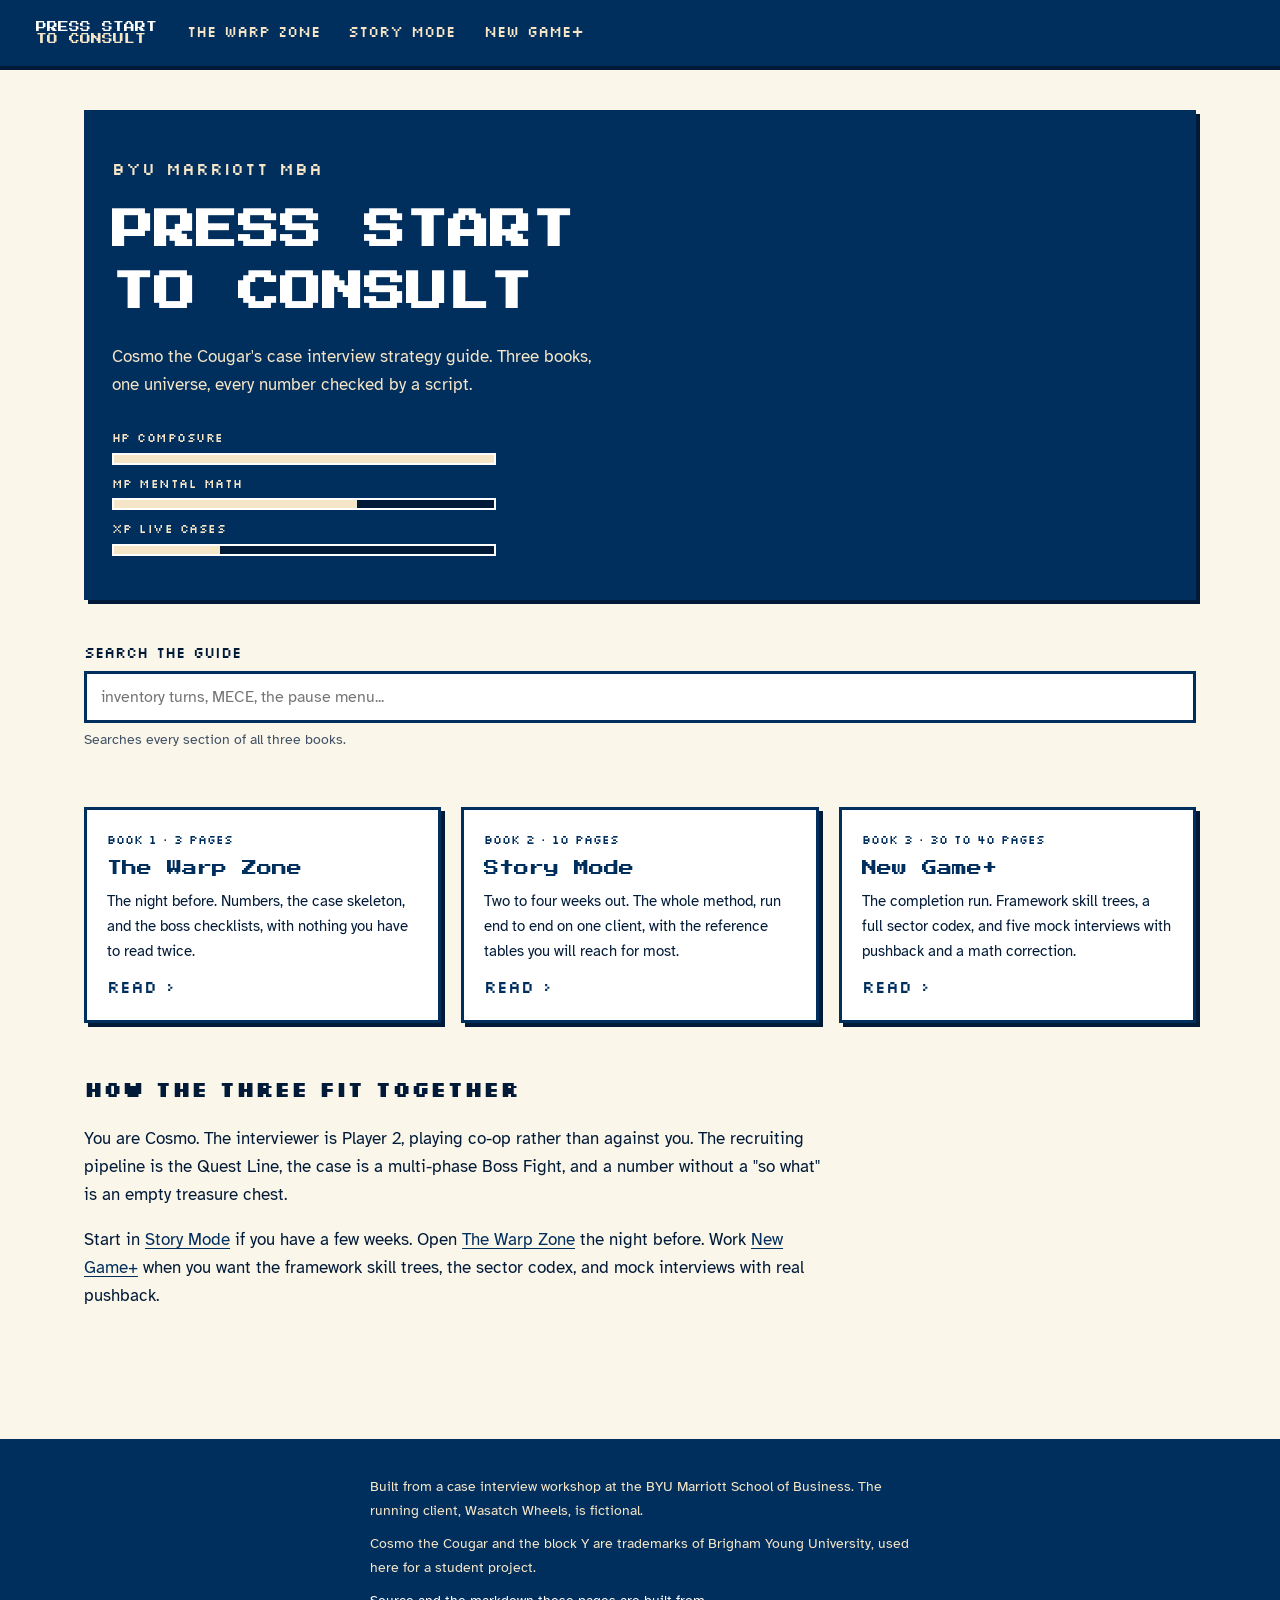
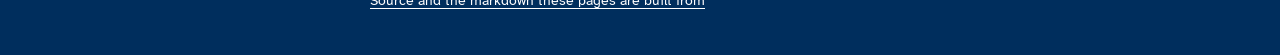
==== docs/index.html @ 96bdf34b "Add the website: docs/ built from the same markdown as the books A static site of all three books, g" ====
<!DOCTYPE html>
<html lang="en">
<head>
<meta charset="utf-8">
<meta name="viewport" content="width=device-width, initial-scale=1">
<title>Press Start to Consult</title>
<meta name="description" content="A case interview strategy guide for BYU Marriott MBA students, written as a 16-bit retro game guide.">
<meta name="color-scheme" content="light">
<link rel="preconnect" href="https://fonts.googleapis.com">
<link rel="preconnect" href="https://fonts.gstatic.com" crossorigin>
<link rel="stylesheet" href="https://fonts.googleapis.com/css2?family=Press+Start+2P&family=Silkscreen:wght@400;700&family=Atkinson+Hyperlegible:ital,wght@0,400;0,700;1,400&display=swap">
<link rel="stylesheet" href="assets/site.css">
<link rel="icon" href="assets/favicon.svg" type="image/svg+xml">
</head>
<body>
<a class="skip" href="#main">Skip to content</a>
<header class="topbar">
<nav class="topbar__inner" aria-label="Books">
<a class="brand" href="index.html"><span class="brand__press">PRESS START</span><span class="brand__to">TO CONSULT</span></a>
<ul class="topbar__links">
<li><a href="warp-zone.html">The Warp Zone</a></li>
<li><a href="story-mode.html">Story Mode</a></li>
<li><a href="new-game-plus.html">New Game+</a></li>
</ul>
</nav>
</header>
<main id="main" class="home" tabindex="-1">
<section class="hero">
<p class="hero__kicker">BYU Marriott MBA</p>
<h1 class="hero__title">PRESS START<br>TO CONSULT</h1>
<p class="hero__sub">Cosmo the Cougar's case interview strategy guide. Three books, one universe, every number checked by a script.</p>
<div class="hero__hud" aria-hidden="true">
<span class="bar"><b>HP composure</b><span class="bar__track"><i style="width:100%"></i></span></span>
<span class="bar"><b>MP mental math</b><span class="bar__track"><i style="width:64%"></i></span></span>
<span class="bar"><b>XP live cases</b><span class="bar__track"><i style="width:28%"></i></span></span>
</div>
</section>
<div class="search">
<label class="search__label" for="q">Search the guide</label>
<input id="q" type="search" class="search__input" placeholder="inventory turns, MECE, the pause menu..." autocomplete="off" aria-describedby="search-help">
<p id="search-help" class="search__help">Searches every section of all three books.</p>
<ul id="results" class="results" aria-live="polite"></ul>
</div>
<section class="cards" aria-label="The three books">
<a class="card" href="warp-zone.html">
<span class="card__tag">Book 1 &middot; 3 pages</span>
<span class="card__title">The Warp Zone</span>
<span class="card__blurb">The night before. Numbers, the case skeleton, and the boss checklists, with nothing you have to read twice.</span>
<span class="card__go">Read<span aria-hidden="true"> &rsaquo;</span></span>
</a>
<a class="card" href="story-mode.html">
<span class="card__tag">Book 2 &middot; 10 pages</span>
<span class="card__title">Story Mode</span>
<span class="card__blurb">Two to four weeks out. The whole method, run end to end on one client, with the reference tables you will reach for most.</span>
<span class="card__go">Read<span aria-hidden="true"> &rsaquo;</span></span>
</a>
<a class="card" href="new-game-plus.html">
<span class="card__tag">Book 3 &middot; 30 to 40 pages</span>
<span class="card__title">New Game+</span>
<span class="card__blurb">The completion run. Framework skill trees, a full sector codex, and five mock interviews with pushback and a math correction.</span>
<span class="card__go">Read<span aria-hidden="true"> &rsaquo;</span></span>
</a>
</section>
<section class="how">
<h2>How the three fit together</h2>
<p>You are Cosmo. The interviewer is Player 2, playing co-op rather than against you. The recruiting pipeline is the Quest Line, the case is a multi-phase Boss Fight, and a number without a "so what" is an empty treasure chest.</p>
<p>Start in <a href="story-mode.html">Story Mode</a> if you have a few weeks. Open <a href="warp-zone.html">The Warp Zone</a> the night before. Work <a href="new-game-plus.html">New Game+</a> when you want the framework skill trees, the sector codex, and mock interviews with real pushback.</p>
</section>
</main>
<footer class="foot">
<p>Built from a case interview workshop at the BYU Marriott School of Business. The running client, Wasatch Wheels, is fictional.</p>
<p>Cosmo the Cougar and the block Y are trademarks of Brigham Young University, used here for a student project.</p>
<p><a href="https://github.com/FlamingPanda101/Press-Start-to-Consult">Source and the markdown these pages are built from</a></p>
</footer>
<script src="assets/site.js" defer></script>
</body>
</html>
---- docs/assets/site.css ----
/* Press Start to Consult. Palette and type carried over from the print layout. */
:root {
  --navy: #002E5D;
  --navy-deep: #001A38;
  --white: #FFFFFF;
  --tan: #F5E6C8;
  --tan-deep: #E8D4AC;

  --ink: var(--navy-deep);
  --paper: #FBF6EA;
  --rule: rgba(0, 46, 93, .22);

  --display: 'Press Start 2P', 'Courier New', monospace;
  --ui: 'Silkscreen', 'Courier New', monospace;
  --body: 'Atkinson Hyperlegible', system-ui, -apple-system, 'Segoe UI', sans-serif;

  --measure: 68ch;
  --gap: 1rem;
  --shadow: 4px 4px 0 var(--navy-deep);
}

*, *::before, *::after { box-sizing: border-box; }

html { -webkit-text-size-adjust: 100%; scroll-behavior: smooth; scroll-padding-top: 5.5rem; }
@media (prefers-reduced-motion: reduce) {
  html { scroll-behavior: auto; }
  *, *::before, *::after { animation-duration: .01ms !important; animation-iteration-count: 1 !important; transition-duration: .01ms !important; }
}

body {
  margin: 0;
  background: var(--paper);
  color: var(--ink);
  font-family: var(--body);
  font-size: 17px;
  line-height: 1.65;
  overflow-x: hidden;
}

img { max-width: 100%; height: auto; }

a { color: var(--navy); text-underline-offset: .18em; }
a:hover { color: var(--navy-deep); }

:focus-visible {
  outline: 3px solid var(--navy);
  outline-offset: 3px;
  border-radius: 2px;
}

.skip {
  position: absolute; left: -9999px; top: 0; z-index: 100;
  background: var(--navy); color: var(--white);
  padding: .85rem 1.25rem; font-family: var(--ui);
}
.skip:focus { left: 0; }

/* ---------------------------------------------------------------- topbar */
.topbar {
  position: sticky; top: 0; z-index: 40;
  background: var(--navy);
  border-bottom: 4px solid var(--navy-deep);
}
.topbar__inner {
  max-width: 78rem; margin: 0 auto;
  display: flex; flex-wrap: wrap; align-items: center; gap: .5rem 1.5rem;
  padding: .6rem 1.25rem;
}
.brand { display: grid; align-content: center; line-height: 1.15; text-decoration: none; padding: .55rem 0; min-height: 44px; }
.brand__press { font-family: var(--display); font-size: .68rem; color: var(--white); }
.brand__to { font-family: var(--display); font-size: .68rem; color: var(--tan); }
.topbar__links { display: flex; flex-wrap: wrap; gap: .35rem 1.1rem; list-style: none; margin: 0; padding: 0; }
.topbar__links a {
  display: block; padding: .6rem .35rem; min-height: 44px; display: flex; align-items: center;
  font-family: var(--ui); font-size: .95rem; color: var(--tan); text-decoration: none;
  border-bottom: 3px solid transparent;
}
.topbar__links a:hover { color: var(--white); border-bottom-color: var(--tan); }
.topbar__links a[aria-current="page"] { color: var(--white); border-bottom-color: var(--white); }

/* ---------------------------------------------------------------- home */
.home { max-width: 72rem; margin: 0 auto; padding: 2.5rem 1.25rem 4rem; }
.home:focus:not(:focus-visible) { outline: none; }

.hero { border: 4px solid var(--navy); background: var(--navy); color: var(--white); padding: 2.5rem 1.5rem; box-shadow: var(--shadow); }
.hero__kicker { font-family: var(--ui); color: var(--tan); margin: 0 0 1rem; letter-spacing: .06em; }
.hero__title { font-family: var(--display); font-size: clamp(1.35rem, 5.2vw, 2.6rem); line-height: 1.5; margin: 0 0 1.25rem; color: var(--white); }
.hero__sub { max-width: 46ch; margin: 0 0 1.75rem; color: var(--tan); }
.hero__hud { display: grid; gap: .5rem; max-width: 24rem; }
.bar { display: grid; gap: .3rem; font-family: var(--ui); font-size: .78rem; color: var(--tan); }
.bar b { font-weight: 400; letter-spacing: .04em; }
.bar__track { display: block; position: relative; height: .75rem; background: var(--navy-deep); border: 2px solid var(--white); }
.bar i { position: absolute; inset: 0; background: var(--tan); }

/* search */
.search { margin: 2.5rem 0 0; }
.search__label { display: block; font-family: var(--ui); font-size: .95rem; margin-bottom: .4rem; }
.search__input {
  width: 100%; font-family: var(--body); font-size: 1rem; padding: .8rem .9rem; min-height: 48px;
  border: 3px solid var(--navy); background: var(--white); color: var(--ink);
}
.search__help { font-size: .85rem; margin: .4rem 0 0; color: rgba(0, 26, 56, .75); }
.results { list-style: none; margin: 1rem 0 0; padding: 0; display: grid; gap: .5rem; }
.results li { border: 2px solid var(--rule); background: var(--white); }
.results a { display: block; padding: .8rem .9rem; text-decoration: none; }
.results a:hover, .results a:focus-visible { background: var(--tan); }
.results .r__book { font-family: var(--ui); font-size: .75rem; color: var(--navy); display: block; }
.results .r__head { font-weight: 700; display: block; }
.results .r__snip { font-size: .9rem; color: rgba(0, 26, 56, .8); display: block; }
.results mark { background: var(--tan-deep); color: var(--ink); }

/* cards */
.cards { display: grid; gap: 1.25rem; margin: 2.5rem 0 0; grid-template-columns: 1fr; }
@media (min-width: 46rem) { .cards { grid-template-columns: repeat(3, 1fr); } }
.card {
  display: grid; gap: .5rem; align-content: start;
  border: 3px solid var(--navy); background: var(--white); padding: 1.25rem;
  text-decoration: none; color: var(--ink); box-shadow: var(--shadow);
  transition: transform 180ms ease-out, background 180ms ease-out;
}
.card:hover, .card:focus-visible { background: var(--tan); transform: translate(-2px, -2px); }
.card__tag { font-family: var(--ui); font-size: .75rem; color: var(--navy); }
.card__title { font-family: var(--display); font-size: .95rem; line-height: 1.5; color: var(--navy); }
.card__blurb { font-size: .95rem; }
.card__go { font-family: var(--ui); color: var(--navy); }

.how { margin: 3rem 0 0; max-width: var(--measure); }
.how h2 { font-family: var(--ui); font-size: 1.35rem; }

/* ---------------------------------------------------------------- book shell */
.shell { max-width: 78rem; margin: 0 auto; padding: 0 1.25rem; }
@media (min-width: 64rem) {
  .shell { display: grid; grid-template-columns: 17rem minmax(0, 1fr); gap: 3rem; align-items: start; }
}

.toc-toggle {
  display: block; width: 100%; margin: 1rem 0 0; min-height: 48px;
  font-family: var(--ui); font-size: 1rem;
  background: var(--navy); color: var(--white); border: 3px solid var(--navy-deep);
  padding: .7rem 1rem; cursor: pointer; text-align: left;
}
.toc-toggle::after { content: " \25BC"; }
.toc-toggle[aria-expanded="true"]::after { content: " \25B2"; }
@media (min-width: 64rem) { .toc-toggle { display: none; } }

.toc {
  border: 3px solid var(--navy); background: var(--white); padding: 1rem;
  margin: .75rem 0 0;
}
.toc[hidden] { display: none; }
@media (min-width: 64rem) {
  .toc { position: sticky; top: 5.5rem; max-height: calc(100dvh - 7rem); overflow-y: auto; margin: 2rem 0 0; }
}
.toc__head { font-family: var(--display); font-size: .7rem; line-height: 1.6; color: var(--navy); margin: 0 0 .75rem; }
.toc__list { list-style: none; margin: 0; padding: 0; font-family: var(--ui); font-size: .92rem; counter-reset: none; }
.toc__list a { display: flex; align-items: center; padding: .5rem .4rem; min-height: 44px; text-decoration: none; border-left: 3px solid transparent; }
.toc__list a:hover { background: var(--tan); }
.toc__list a[aria-current="true"] { border-left-color: var(--navy); background: var(--tan); font-weight: 700; }
.toc__l3 a { padding-left: 1.1rem; font-size: .85rem; color: rgba(0, 26, 56, .82); }

/* ---------------------------------------------------------------- book body */
.book { max-width: var(--measure); padding: 2rem 0 4rem; }
.book:focus:not(:focus-visible) { outline: none; }
.book__tag { font-family: var(--ui); color: var(--navy); margin: 0 0 .5rem; }
.book__title { font-family: var(--display); font-size: clamp(1.15rem, 4.4vw, 1.9rem); line-height: 1.55; color: var(--navy); margin: 0 0 .75rem; }
.subtitle { font-family: var(--ui); color: var(--navy); font-size: 1.05rem; margin: 0 0 2rem; }

.book h2, .book h3 { position: relative; scroll-margin-top: 6rem; }
.book h2 {
  font-family: var(--ui); font-size: clamp(1.3rem, 3.6vw, 1.7rem); line-height: 1.35;
  color: var(--white); background: var(--navy);
  margin: 3.5rem 0 1.25rem; padding: .7rem .9rem;
  border: 3px solid var(--navy-deep);
}
.book h3 { font-family: var(--ui); font-size: 1.18rem; margin: 2.5rem 0 .6rem; color: var(--navy); border-bottom: 2px solid var(--rule); padding-bottom: .35rem; }
.book h2 .anchor, .book h3 .anchor {
  position: absolute; left: -1.4rem; width: 1.4rem; text-align: center;
  opacity: 0; text-decoration: none; font-family: var(--ui);
}
.book h2 .anchor { color: var(--tan); left: auto; right: .6rem; }
.book h2:hover .anchor, .book h3:hover .anchor, .anchor:focus-visible { opacity: 1; }
@media (max-width: 63.99rem) { .book h2 .anchor, .book h3 .anchor { display: none; } }

.book p { margin: 0 0 1.1rem; }
.book ul, .book ol { margin: 0 0 1.25rem; padding-left: 1.4rem; }
.book li { margin: 0 0 .5rem; }

/* panels: an h4 plus the table or list it titles */
.panel { border: 3px solid var(--navy); background: var(--white); margin: 1.75rem 0; box-shadow: var(--shadow); }
.panel__title {
  font-family: var(--ui); font-size: 1rem; margin: 0;
  background: var(--navy); color: var(--white); padding: .55rem .8rem;
  scroll-margin-top: 6rem;
}
.panel .table-wrap { border: 0; }
.panel__list { margin: .9rem 1rem .9rem 2.2rem; }

/* tables */
.table-wrap { overflow-x: auto; margin: 1.5rem 0; border: 3px solid var(--navy); background: var(--white); }
.table-wrap:focus-visible { outline: 3px solid var(--navy); outline-offset: 2px; }
table { border-collapse: collapse; width: 100%; font-size: .95rem; }
th, td { text-align: left; padding: .55rem .7rem; border-bottom: 1px solid var(--rule); vertical-align: top; }
thead th { background: var(--navy); color: var(--white); font-family: var(--ui); font-weight: 400; position: sticky; top: 0; }
tbody th { font-weight: 700; }
tbody tr:nth-child(even) { background: rgba(245, 230, 200, .5); }
tbody tr:last-child th, tbody tr:last-child td { border-bottom: 0; }
.num { text-align: right; font-variant-numeric: tabular-nums; white-space: nowrap; }
thead th.num { text-align: right; }

/* dialogue */
.dialogue { margin: 1.75rem 0; display: grid; gap: .75rem; }
.say { border: 3px solid var(--navy); padding: .75rem .9rem; }
.say--p2 { background: var(--navy); color: var(--white); }
.say--cosmo { background: var(--white); color: var(--ink); }
.say__who { font-family: var(--ui); font-size: .78rem; margin: 0 0 .3rem; letter-spacing: .05em; }
.say--p2 .say__who { color: var(--tan); }
.say--cosmo .say__who { color: var(--navy); }
.say__line { margin: 0; }
.say--p2 .say__line::after {
  content: "\25B8"; margin-left: .4rem; color: var(--tan);
  animation: blink 1.1s steps(1, end) infinite;
}
@keyframes blink { 0%, 60% { opacity: 1 } 61%, 100% { opacity: 0 } }
.stage { font-family: var(--ui); font-size: .85rem; text-align: center; color: rgba(0, 26, 56, .72); margin: .25rem 0; }

/* trophies */
.trophies { list-style: none; margin: 1.5rem 0; padding: 0; display: grid; gap: .5rem; }
.trophy { display: grid; grid-template-columns: 1.6rem 1fr; gap: .6rem; align-items: start; margin: 0; border: 2px solid var(--rule); background: var(--white); padding: .6rem .7rem; }
.trophy__box { width: 1.1rem; height: 1.1rem; border: 3px solid var(--navy); margin-top: .25rem; }

/* art */
.art { margin: 2rem 0; }
.art img { display: block; width: 100%; height: auto; border: 3px solid var(--navy); image-rendering: pixelated; background: var(--navy); }
.art--pending .art__slot {
  aspect-ratio: var(--ar);
  border: 3px dashed var(--navy); background: repeating-linear-gradient(45deg, var(--white), var(--white) 10px, var(--tan) 10px, var(--tan) 20px);
  display: grid; align-content: center; justify-items: center; gap: .35rem; padding: 1rem; text-align: center;
}
.art__id { font-family: var(--ui); font-size: .85rem; color: var(--navy); word-break: break-all; }
.art__ar { font-family: var(--ui); font-size: .75rem; color: var(--navy); background: var(--white); border: 2px solid var(--navy); padding: .1rem .4rem; }
.art__gist { font-size: .82rem; max-width: 42ch; color: rgba(0, 26, 56, .82); }

/* ---------------------------------------------------------------- footer */
.foot { border-top: 4px solid var(--navy); background: var(--navy); color: var(--tan); margin-top: 3rem; padding: 2rem 1.25rem; }
.foot p { max-width: 60ch; margin: 0 auto .6rem; font-size: .9rem; }
.foot a { color: var(--white); }

@media print {
  .topbar, .toc, .toc-toggle, .search, .skip { display: none !important; }
  body { background: #fff; font-size: 11pt; }
  .shell { display: block; }
  .book { max-width: none; }
  .say--p2 .say__line::after { animation: none; }
}
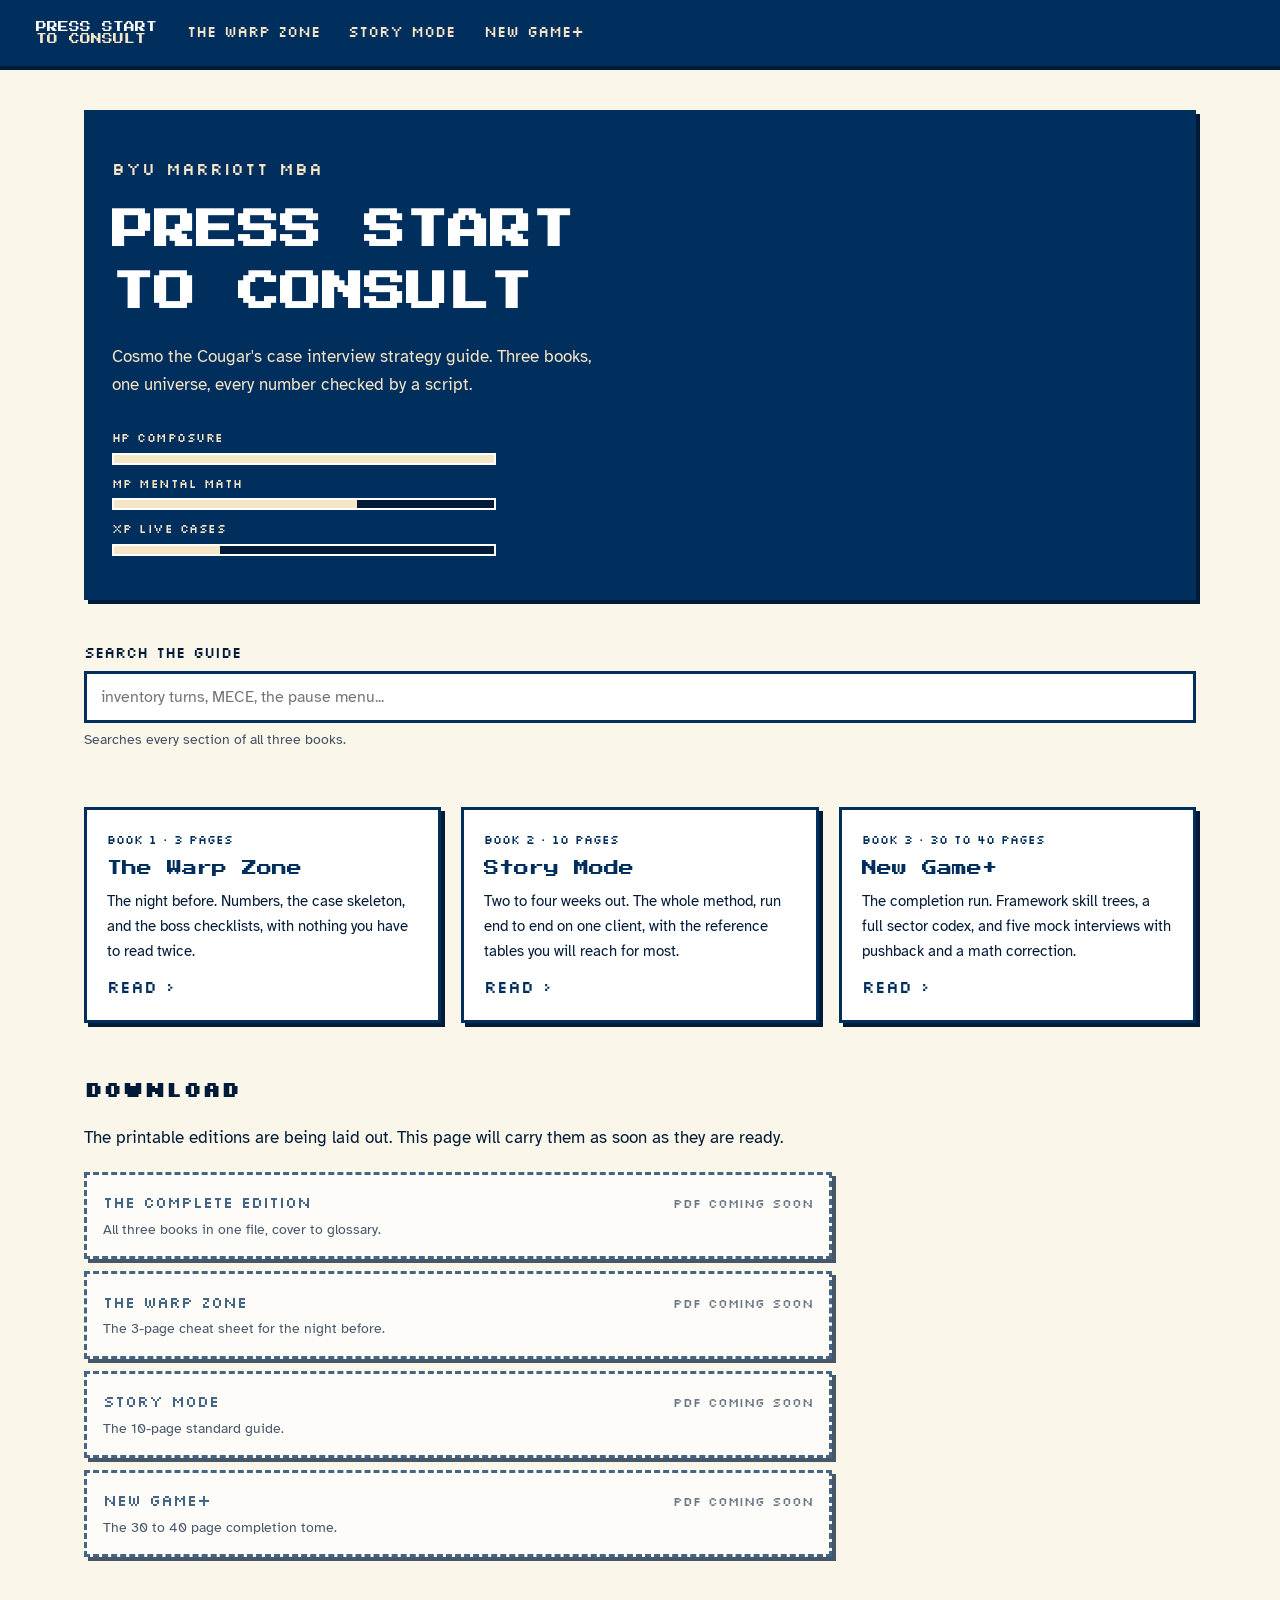
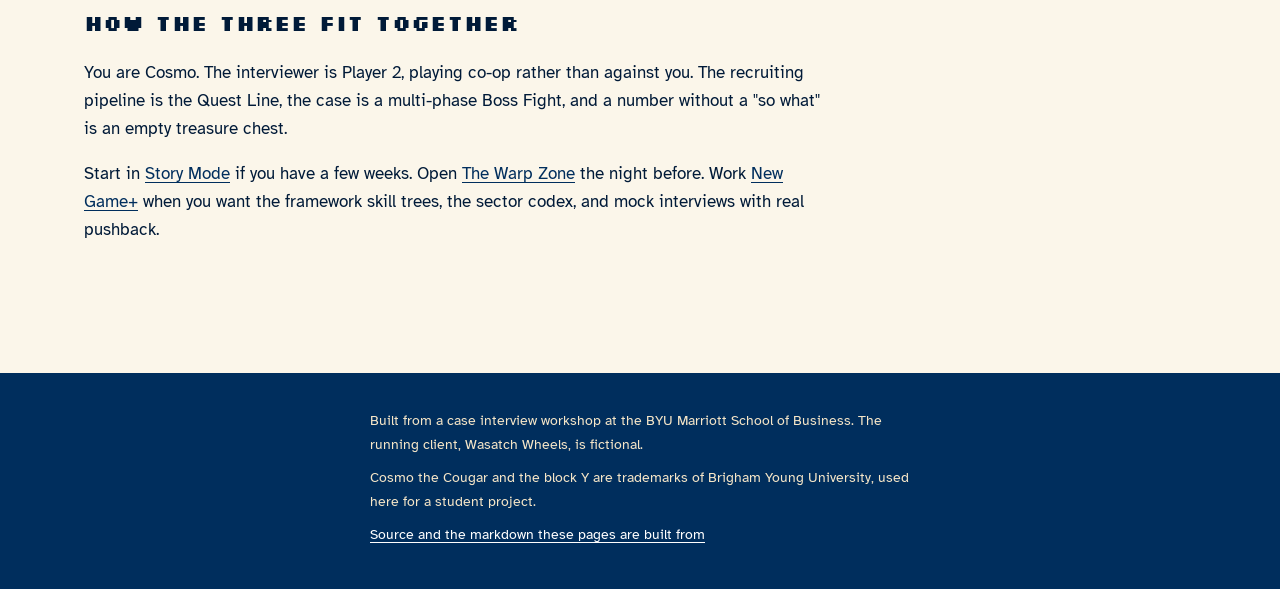
==== commit b0246454: "Add the set cover prompt and a downloads section for the four editions The art bible gains a box-cov" ====
--- a/docs/index.html
+++ b/docs/index.html
@@ -9,8 +9,8 @@
 <link rel="preconnect" href="https://fonts.googleapis.com">
 <link rel="preconnect" href="https://fonts.gstatic.com" crossorigin>
 <link rel="stylesheet" href="https://fonts.googleapis.com/css2?family=Press+Start+2P&family=Silkscreen:wght@400;700&family=Atkinson+Hyperlegible:ital,wght@0,400;0,700;1,400&display=swap">
-<link rel="stylesheet" href="assets/site.css">
-<link rel="icon" href="assets/favicon.svg" type="image/svg+xml">
+<link rel="stylesheet" href="assets/site.css?v=207330d675">
+<link rel="icon" href="assets/favicon.svg?v=1849ee4762" type="image/svg+xml">
 </head>
 <body>
 <a class="skip" href="#main">Skip to content</a>
@@ -24,8 +24,9 @@
 </ul>
 </nav>
 </header>
-<main id="main" class="home" tabindex="-1">
+<main id="main" class="home" tabindex="-1" data-search="assets/search-index.json?v=98ea5bb003">
 <section class="hero">
+<div class="hero__text">
 <p class="hero__kicker">BYU Marriott MBA</p>
 <h1 class="hero__title">PRESS START<br>TO CONSULT</h1>
 <p class="hero__sub">Cosmo the Cougar's case interview strategy guide. Three books, one universe, every number checked by a script.</p>
@@ -34,6 +35,8 @@
 <span class="bar"><b>MP mental math</b><span class="bar__track"><i style="width:64%"></i></span></span>
 <span class="bar"><b>XP live cases</b><span class="bar__track"><i style="width:28%"></i></span></span>
 </div>
+</div>
+
 </section>
 <div class="search">
 <label class="search__label" for="q">Search the guide</label>
@@ -61,6 +64,16 @@
 <span class="card__go">Read<span aria-hidden="true"> &rsaquo;</span></span>
 </a>
 </section>
+<section class="downloads" aria-labelledby="dl-h">
+<h2 id="dl-h">Download</h2>
+<p>The printable editions are being laid out. This page will carry them as soon as they are ready.</p>
+<ul class="dl-list">
+<li class="dl dl--soon"><span class="dl__name">The Complete Edition</span><span class="dl__note">All three books in one file, cover to glossary.</span><span class="dl__meta">PDF coming soon</span></li>
+<li class="dl dl--soon"><span class="dl__name">The Warp Zone</span><span class="dl__note">The 3-page cheat sheet for the night before.</span><span class="dl__meta">PDF coming soon</span></li>
+<li class="dl dl--soon"><span class="dl__name">Story Mode</span><span class="dl__note">The 10-page standard guide.</span><span class="dl__meta">PDF coming soon</span></li>
+<li class="dl dl--soon"><span class="dl__name">New Game+</span><span class="dl__note">The 30 to 40 page completion tome.</span><span class="dl__meta">PDF coming soon</span></li>
+</ul>
+</section>
 <section class="how">
 <h2>How the three fit together</h2>
 <p>You are Cosmo. The interviewer is Player 2, playing co-op rather than against you. The recruiting pipeline is the Quest Line, the case is a multi-phase Boss Fight, and a number without a "so what" is an empty treasure chest.</p>
@@ -72,6 +85,6 @@
 <p>Cosmo the Cougar and the block Y are trademarks of Brigham Young University, used here for a student project.</p>
 <p><a href="https://github.com/FlamingPanda101/Press-Start-to-Consult">Source and the markdown these pages are built from</a></p>
 </footer>
-<script src="assets/site.js" defer></script>
+<script src="assets/site.js?v=9f32096c25" defer></script>
 </body>
 </html>
--- a/docs/assets/site.css
+++ b/docs/assets/site.css
@@ -252,3 +252,29 @@
   .book { max-width: none; }
   .say--p2 .say__line::after { animation: none; }
 }
+
+/* ---------------------------------------------------------------- downloads */
+.downloads { margin: 3rem 0 0; max-width: var(--measure); }
+.downloads h2 { font-family: var(--ui); font-size: 1.35rem; margin: 0 0 .5rem; }
+.dl-list { list-style: none; margin: 1.25rem 0 0; padding: 0; display: grid; gap: .75rem; }
+.dl { border: 3px solid var(--navy); background: var(--white); box-shadow: var(--shadow); }
+.dl__link, .dl--soon {
+  display: grid; grid-template-columns: 1fr auto; gap: .15rem 1rem; align-items: baseline;
+  padding: .9rem 1rem; min-height: 44px; text-decoration: none; color: var(--ink);
+}
+.dl__link { transition: background 180ms ease-out; }
+.dl__link:hover, .dl__link:focus-visible { background: var(--tan); }
+.dl__name { font-family: var(--ui); font-size: 1rem; color: var(--navy); }
+.dl__note { grid-column: 1; font-size: .9rem; }
+.dl__meta { grid-column: 2; grid-row: 1 / span 2; font-family: var(--ui); font-size: .8rem; color: var(--navy); white-space: nowrap; }
+.dl--soon { border-style: dashed; opacity: .72; }
+.dl--soon .dl__meta { color: rgba(0, 26, 56, .8); }
+.dl:has(.dl--soon) { border-style: dashed; box-shadow: none; }
+
+/* the set cover beside the hero */
+@media (min-width: 52rem) {
+  .hero { display: grid; grid-template-columns: minmax(0, 1fr) 17rem; gap: 2.5rem; align-items: center; }
+}
+.hero__cover { margin: 2rem 0 0; }
+@media (min-width: 52rem) { .hero__cover { margin: 0; } }
+.hero__cover img { display: block; width: 100%; height: auto; border: 3px solid var(--white); image-rendering: pixelated; }
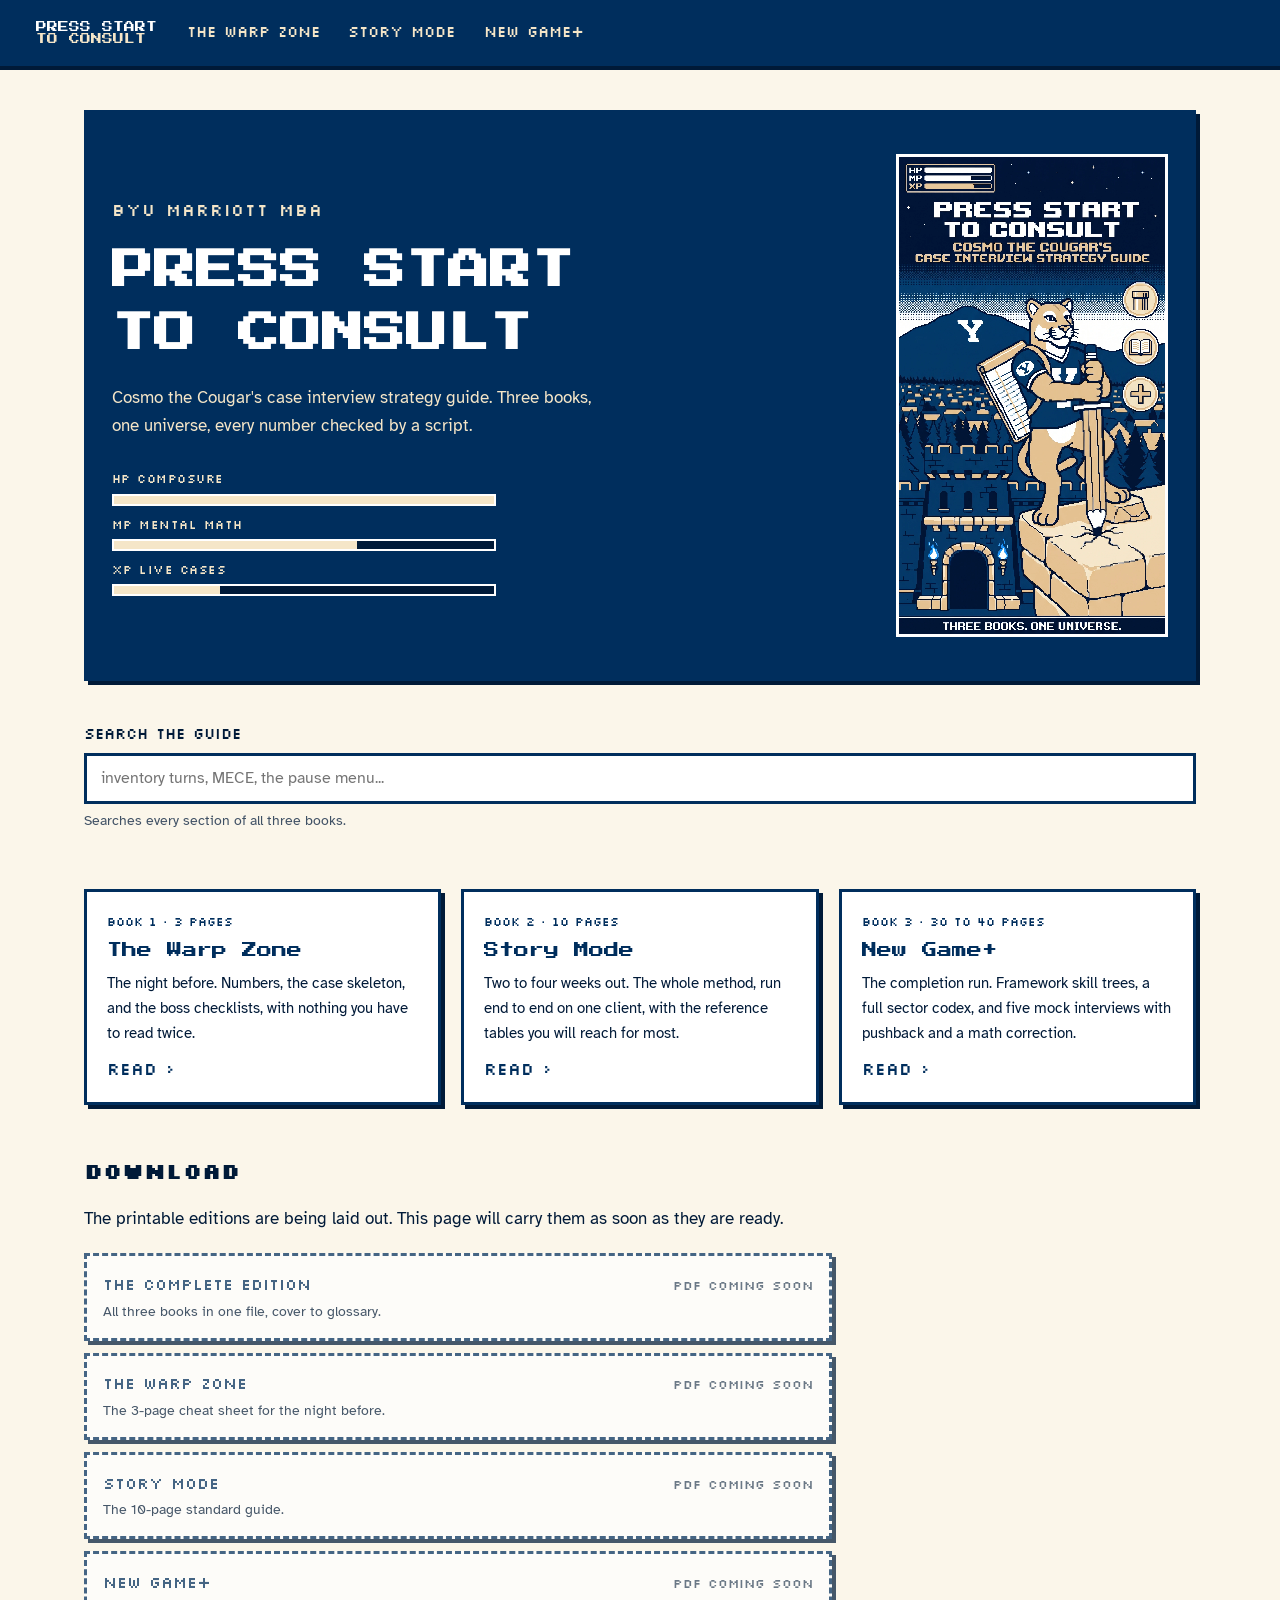
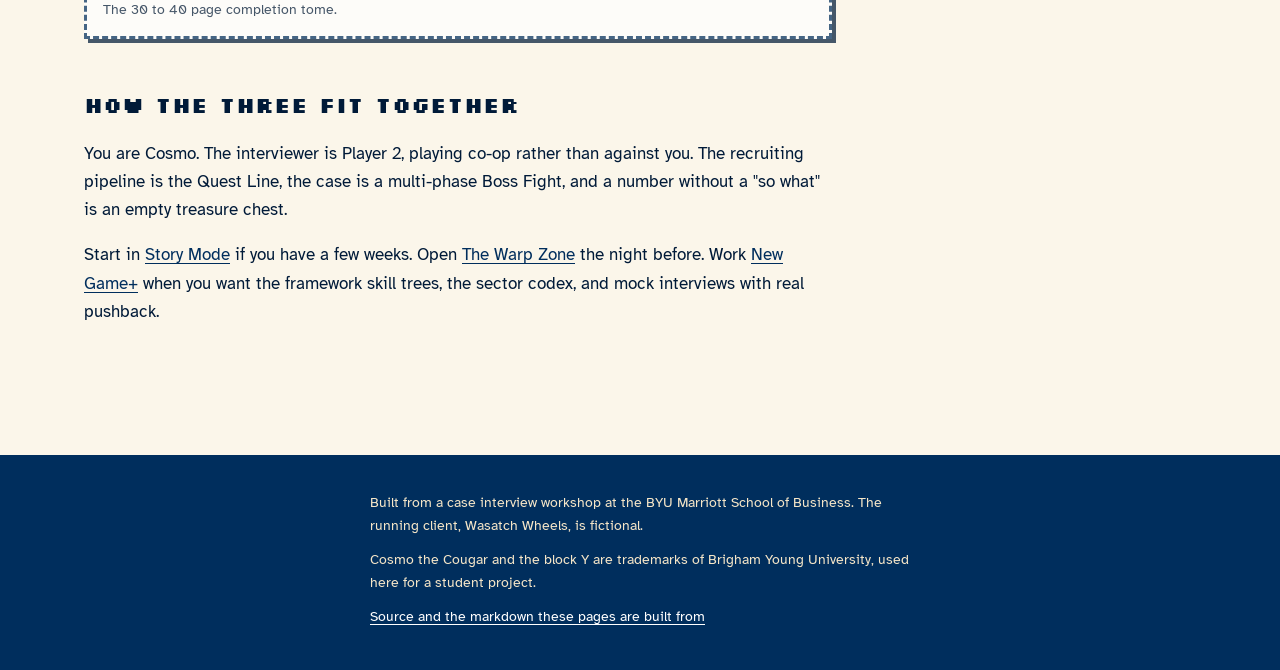
==== commit ca104567: "Put the set cover on the home page The box cover now stands beside the hero on wide screens and abov" ====
--- a/docs/index.html
+++ b/docs/index.html
@@ -36,7 +36,7 @@
 <span class="bar"><b>XP live cases</b><span class="bar__track"><i style="width:28%"></i></span></span>
 </div>
 </div>
-
+<figure class="hero__cover"><picture><source type="image/webp" srcset="assets/art/Cosmo_BoxArt_Cover_01.webp"><img src="assets/art/Cosmo_BoxArt_Cover_01.jpg" alt="Box cover: Cosmo with a pencil-sword at the Tanner Building, Y Mountain behind, titled Press Start to Consult" width="1536" height="2752" loading="eager" fetchpriority="high" decoding="sync"></picture></figure>
 </section>
 <div class="search">
 <label class="search__label" for="q">Search the guide</label>
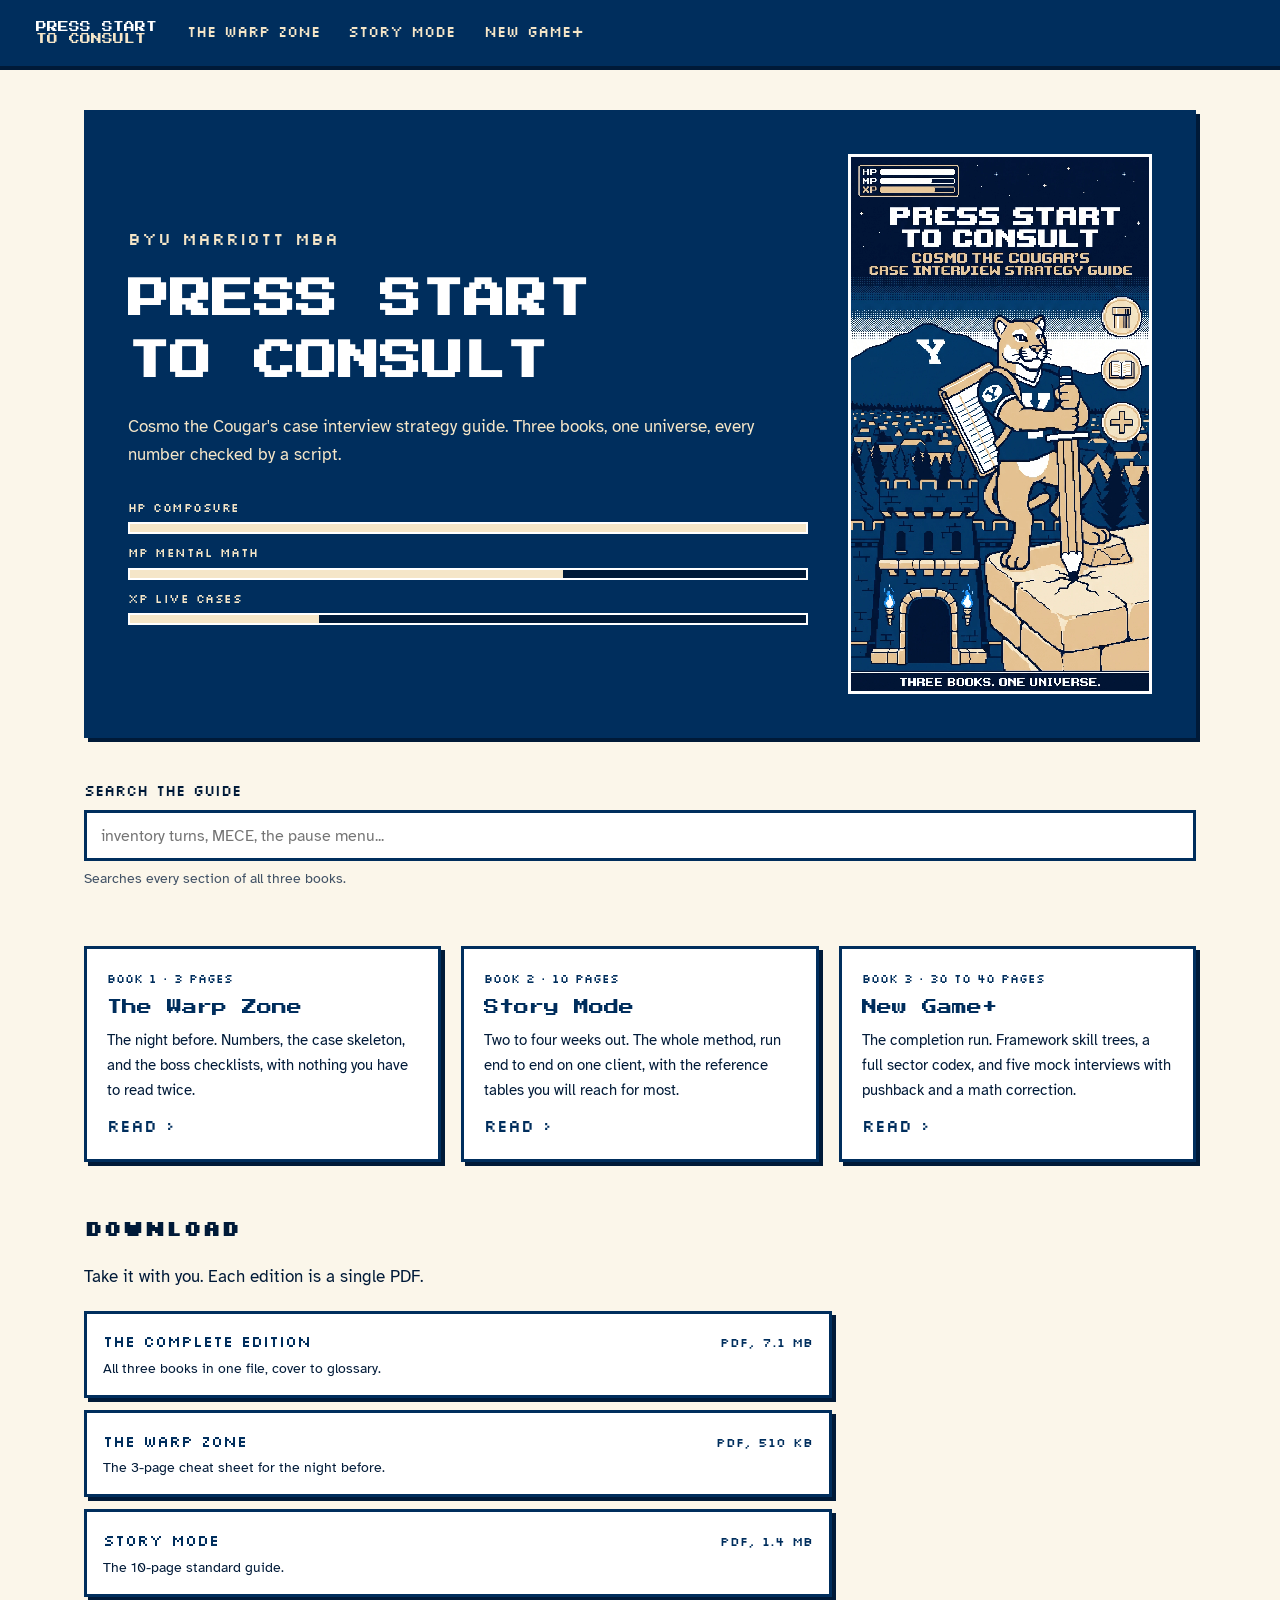
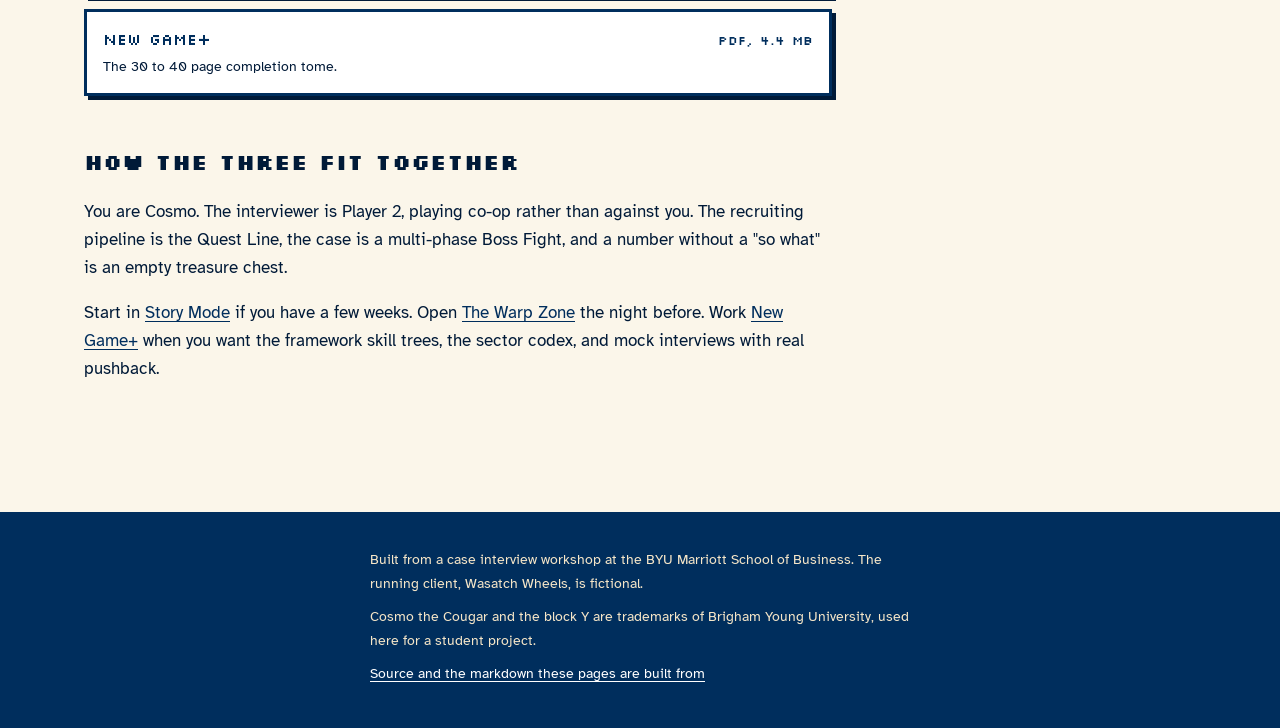
==== commit 030dd618: "Build the four PDF editions and balance the hero The hero cover looked off centre because the text w" ====
--- a/docs/index.html
+++ b/docs/index.html
@@ -9,7 +9,7 @@
 <link rel="preconnect" href="https://fonts.googleapis.com">
 <link rel="preconnect" href="https://fonts.gstatic.com" crossorigin>
 <link rel="stylesheet" href="https://fonts.googleapis.com/css2?family=Press+Start+2P&family=Silkscreen:wght@400;700&family=Atkinson+Hyperlegible:ital,wght@0,400;0,700;1,400&display=swap">
-<link rel="stylesheet" href="assets/site.css?v=207330d675">
+<link rel="stylesheet" href="assets/site.css?v=8ad7165e8a">
 <link rel="icon" href="assets/favicon.svg?v=1849ee4762" type="image/svg+xml">
 </head>
 <body>
@@ -66,12 +66,12 @@
 </section>
 <section class="downloads" aria-labelledby="dl-h">
 <h2 id="dl-h">Download</h2>
-<p>The printable editions are being laid out. This page will carry them as soon as they are ready.</p>
+<p>Take it with you. Each edition is a single PDF.</p>
 <ul class="dl-list">
-<li class="dl dl--soon"><span class="dl__name">The Complete Edition</span><span class="dl__note">All three books in one file, cover to glossary.</span><span class="dl__meta">PDF coming soon</span></li>
-<li class="dl dl--soon"><span class="dl__name">The Warp Zone</span><span class="dl__note">The 3-page cheat sheet for the night before.</span><span class="dl__meta">PDF coming soon</span></li>
-<li class="dl dl--soon"><span class="dl__name">Story Mode</span><span class="dl__note">The 10-page standard guide.</span><span class="dl__meta">PDF coming soon</span></li>
-<li class="dl dl--soon"><span class="dl__name">New Game+</span><span class="dl__note">The 30 to 40 page completion tome.</span><span class="dl__meta">PDF coming soon</span></li>
+<li class="dl"><a class="dl__link" href="downloads/press-start-to-consult-complete.pdf" download><span class="dl__name">The Complete Edition</span><span class="dl__note">All three books in one file, cover to glossary.</span><span class="dl__meta">PDF, 7.1 MB</span></a></li>
+<li class="dl"><a class="dl__link" href="downloads/press-start-to-consult-warp-zone.pdf" download><span class="dl__name">The Warp Zone</span><span class="dl__note">The 3-page cheat sheet for the night before.</span><span class="dl__meta">PDF, 510 KB</span></a></li>
+<li class="dl"><a class="dl__link" href="downloads/press-start-to-consult-story-mode.pdf" download><span class="dl__name">Story Mode</span><span class="dl__note">The 10-page standard guide.</span><span class="dl__meta">PDF, 1.4 MB</span></a></li>
+<li class="dl"><a class="dl__link" href="downloads/press-start-to-consult-new-game-plus.pdf" download><span class="dl__name">New Game+</span><span class="dl__note">The 30 to 40 page completion tome.</span><span class="dl__meta">PDF, 4.4 MB</span></a></li>
 </ul>
 </section>
 <section class="how">
--- a/docs/assets/site.css
+++ b/docs/assets/site.css
@@ -85,7 +85,7 @@
 .hero { border: 4px solid var(--navy); background: var(--navy); color: var(--white); padding: 2.5rem 1.5rem; box-shadow: var(--shadow); }
 .hero__kicker { font-family: var(--ui); color: var(--tan); margin: 0 0 1rem; letter-spacing: .06em; }
 .hero__title { font-family: var(--display); font-size: clamp(1.35rem, 5.2vw, 2.6rem); line-height: 1.5; margin: 0 0 1.25rem; color: var(--white); }
-.hero__sub { max-width: 46ch; margin: 0 0 1.75rem; color: var(--tan); }
+.hero__sub { max-width: 52ch; margin: 0 0 1.75rem; color: var(--tan); }
 .hero__hud { display: grid; gap: .5rem; max-width: 24rem; }
 .bar { display: grid; gap: .3rem; font-family: var(--ui); font-size: .78rem; color: var(--tan); }
 .bar b { font-weight: 400; letter-spacing: .04em; }
@@ -273,7 +273,8 @@
 
 /* the set cover beside the hero */
 @media (min-width: 52rem) {
-  .hero { display: grid; grid-template-columns: minmax(0, 1fr) 17rem; gap: 2.5rem; align-items: center; }
+  .hero { display: grid; grid-template-columns: minmax(0, 1fr) 19rem; gap: 2.5rem; align-items: center; padding: 2.5rem; }
+  .hero__sub, .hero__hud { max-width: none; }
 }
 .hero__cover { margin: 2rem 0 0; }
 @media (min-width: 52rem) { .hero__cover { margin: 0; } }
